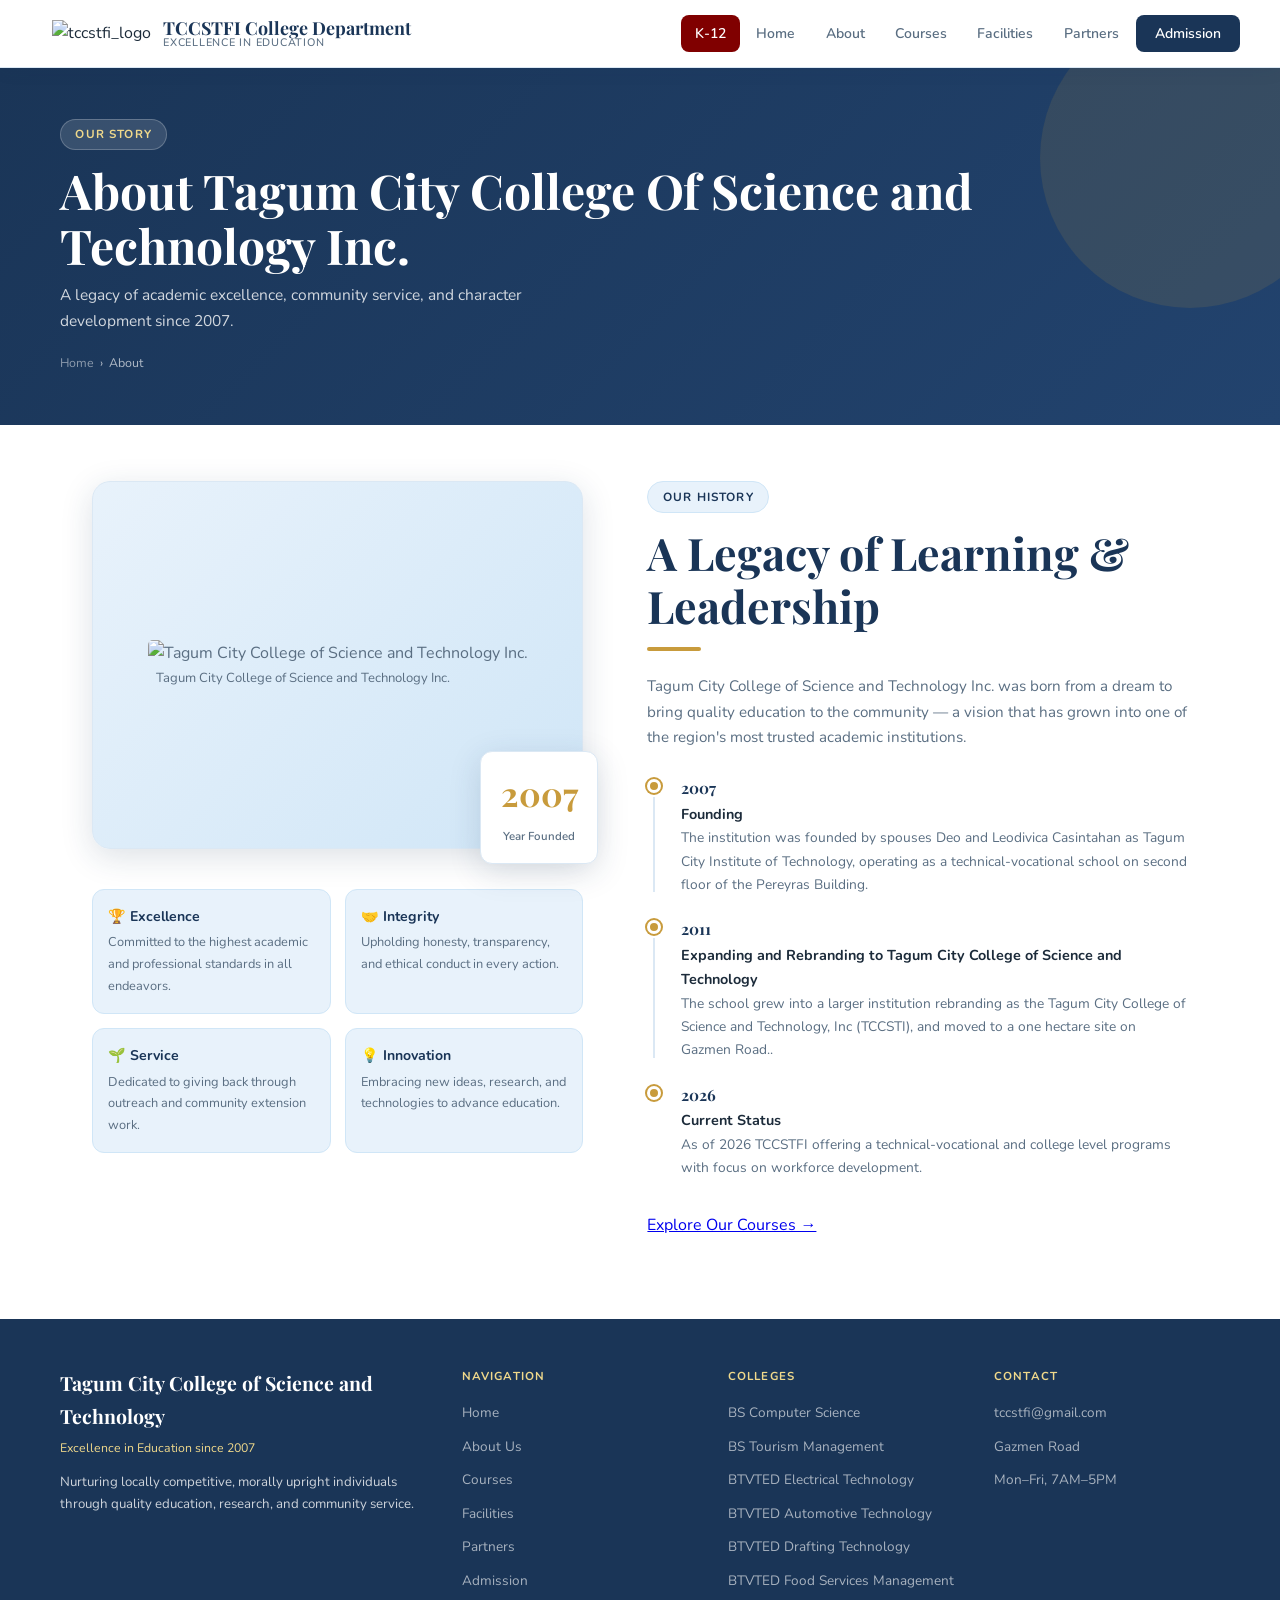
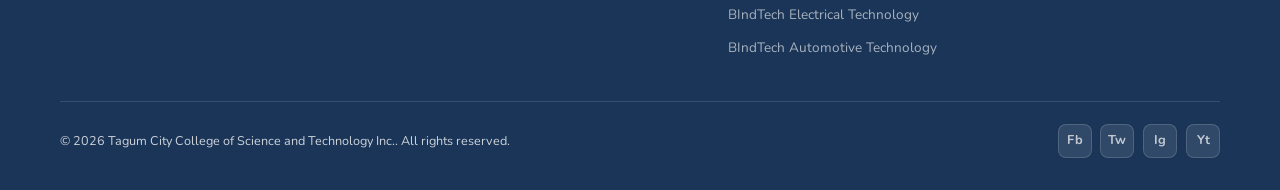
==== about.html @ 0c9d7600 "done" ====
<!DOCTYPE html>
<html lang="en">
    <head>
        <meta charset="UTF-8">
        <meta name="viewport" content="width=device-width, initial-scale=1.0">
        <title>TCCSTFI College - About</title>
        <link rel="icon" href="images/favicon.ico" type="image/x-icon">
        <link href="https://fonts.googleapis.com/css2?family=Playfair+Display:ital,wght@0,400;0,600;0,700;1,400&family=Nunito:wght@300;400;500;600;700&display=swap" rel="stylesheet"/>
        <link rel="stylesheet" href="style.css"/>
    </head>
    <body>
        <div id="navbar"></div>
        <div class="page" id="page-about">
            <div class="phero">
                <div class="phero-in">
                    <div class="phero-tag">Our Story</div>
                    <div class="phero-title">About Tagum City College Of Science and Technology Inc.</div>
                    <p class="phero-sub">A legacy of academic excellence, community service, and character development since 2007.</p>
                    <div class="breadcrumb"><a href="index.html">Home</a>
                        <span>›</span>
                        <span>About</span>
                    </div>
                </div>
            </div>
            <div class="wrap">
                <div class="ab-grid">
                    <div style="position:relative">
                        <div class="ab-frame">
                            <div class="ab-frame-in">
                                <img src="/Tccstfi-landing-page/images/tccstfi.png" alt="Tagum City College of Science and Technology Inc.">
                                <p>Tagum City College of Science and Technology Inc.</p>
                            </div>
                            <div class="ab-badge"><strong>2007</strong><span>Year Founded</span></div>
                        </div>
                        <div class="ab-vals">
                            <div class="avc">
                                <div class="avc-t">🏆 Excellence</div>
                                <div class="avc-d">Committed to the highest academic and professional standards in all endeavors.</div>
                            </div>
                            <div class="avc">
                                <div class="avc-t">🤝 Integrity</div>
                                <div class="avc-d">Upholding honesty, transparency, and ethical conduct in every action.</div>
                            </div>
                            <div class="avc">
                                <div class="avc-t">🌱 Service</div>
                                <div class="avc-d">Dedicated to giving back through outreach and community extension work.</div>
                            </div>
                            <div class="avc"><div class="avc-t">💡 Innovation</div>
                             <div class="avc-d">Embracing new ideas, research, and technologies to advance education.</div>
                            </div>
                        </div>
                    </div>
                    <div>
                        <div class="tag">Our History</div>
                        <h2 class="h1">A Legacy of Learning &amp; Leadership</h2>
                        <div class="bar"></div>
                        <p style="color:var(--muted);margin-bottom:1.5rem;font-size:.95rem">Tagum City College of Science and Technology Inc. was born from a dream to bring quality education to the community — a vision that has grown into one of the region's most trusted academic institutions.</p>
                        <div class="tl">
                            <div class="tli">
                                <div class="tll">
                                <div class="tld"></div>
                                <div class="tlln"></div>
                                </div>
                                <div>
                                <div class="tly">2007</div>
                                <div class="tlt">Founding</div>
                                <div class="tldesc">The institution was founded by spouses Deo and Leodivica Casintahan as Tagum City Institute of Technology, operating as a technical-vocational school on second floor of the Pereyras Building.</div>
                                </div>
                            </div>
                            <div class="tli">
                                <div class="tll">
                                <div class="tld"></div>
                                <div class="tlln"></div>
                                </div>
                                <div>
                                <div class="tly">2011</div>
                                <div class="tlt">Expanding and Rebranding to Tagum City College of Science and Technology</div>
                                <div class="tldesc">The school grew into a larger institution rebranding as the Tagum City College of Science and Technology, Inc (TCCSTI), and moved to a one hectare site on Gazmen Road..</div>
                                </div>
                            </div>
                            <div class="tli">
                                <div class="tll">
                                <div class="tld"></div>
                                <div class="tlln"></div>
                                </div>
                                <div>
                                <div class="tly">2026</div>
                                <div class="tlt">Current Status</div>
                                <div class="tldesc">As of 2026 TCCSTFI offering a technical-vocational and college level programs with focus on workforce development.</div>
                                </div>
                            </div>
                           <!-- -- <div class="tli"> 
                                <div class="tll">
                                <div class="tld"></div>
                                <div class="tlln"></div>
                                </div>
                                <div>
                                <div class="tly">2015</div>
                                <div class="tlt">Digital Transformation</div>
                                <div class="tldesc">Launched online learning platforms and formed 20+ corporate partnerships for OJT placements.</div>
                                </div>
                            </div>
                            <div class="tli">
                                <div class="tll">
                                    <div class="tld"></div>
                                </div>
                                <div>
                                    <div class="tly">2025</div>
                                    <div class="tlt">Today</div>
                                    <div class="tldesc">Over 4,200 students, 120+ faculty, 6 colleges, and 35+ industry partners — shaping the future every day gipamatak an ra naku ni  wala ko kabalo unsay ibutang.

                                    </div>
                                </div>
                            </div>-->
                        </div>
                        <div style="margin-top:2rem"><a href="courses.html"">Explore Our Courses →</a></div>
                    </div>
                </div>
            </div>
            <div id="footer"></div>
        </div>
        <script src="script.js"></script>
    </body>
</html>
---- style.css ----
*,*::before,*::after{box-sizing:border-box;margin:0;padding:0}
:root{
  --navy:#1a3557;
  --navy2:#22436e;
  --gold:#c89b3c;
  --gold-l:#f0d98b;
  --sky:#e8f2fb;
  --sky2:#d0e6f7;
  --cream:#faf8f4;
  --white:#ffffff;
  --text:#1c2b3a;
  --muted:#5a6e82;
  --border:#dbe8f4;
  --r:12px;--rl:18px;
  --sh:0 4px 24px rgba(26,53,87,.09);
  --shm:0 8px 32px rgba(26,53,87,.15);
}
html{
    font-size:16px;
}
body{
    font-family:'Nunito',sans-serif;
    background:var(--white);
    color:var(--text);line-height:1.7;
    overflow-x:hidden;
}

                                                                    /* NAV */

nav{
  position:fixed;
  top:0;
  left:0;
  right:0;
  z-index:999;
  height:68px;
  background:rgba(255,255,255,.97);
  backdrop-filter:blur(14px);
  border-bottom:1px solid var(--border);
  padding:0 2.5rem;
  display:flex;
  align-items:center;
  justify-content:space-between;
  box-shadow:0 2px 18px rgba(26,53,87,.07);
}
.logo{
    display:flex;
    align-items:center;
    gap:12px;
    cursor:pointer;
    text-decoration:none;
}
.tccstfi_logo{
    height: 42px;
    width: 42px;
}
.logo-text{
    font-family:'Playfair Display',serif;
    font-size:1.12rem;
    font-weight:700;
    color:var(--navy);
    line-height:1.1;
}
.logo-text small{
    display:block;
    font-family:'Nunito',sans-serif;
    font-size:.68rem;
    font-weight:500;color:var(--muted);
    letter-spacing:.07em;text-transform:uppercase;
}
.nav-links{
    display:flex;
    align-items:center;
    gap:.2rem;
}
.nav-links a{
    font-size:.875rem;
    font-weight:600;
    color:var(--muted);
    cursor:pointer;
    text-decoration:none;
    padding:.44rem .85rem;
    border-radius:8px;
    transition:color .2s,background .2s;
}
.nav-links a:hover,.nav-links a.active{
    color:var(--navy);
    background:var(--sky);
}
.nav-links a.cta{
    background:var(--navy)!important;
    color:#fff!important;
    padding:.44rem 1.2rem!important;
    border-radius:8px!important;
}
.nav-links a.cta:hover{
    background:var(--navy2)!important;
}
.nav-links a.cta.active{
    background:var(--navy2)!important;
}
.burger{
    display:none;
    flex-direction:column;
    gap:5px;
    cursor:pointer;
    padding:6px;
}
.burger span{
    display:block;
    width:24px;
    height:2px;
    background:var(--navy);
    border-radius:2px;
    transition:.3s;
}
.mob-nav{
    display:none;
    flex-direction:column;
    gap:.3rem;
    position:fixed;
    top:68px;
    left:0;
    right:0;
    z-index:998;
    background:var(--white);
    border-bottom:1px solid var(--border);
    padding:1rem 1.5rem 1.4rem;
    box-shadow:0 8px 24px rgba(26,53,87,.1);
}
.mob-nav.open{
    display:flex;
}
.mob-nav a{
    font-size:.95rem;
    font-weight:600;
    color:var(--muted);
    cursor:pointer;
    text-decoration:none;
    padding:.55rem .8rem;
    border-radius:8px;
    transition:.2s;
}
.mob-nav a:hover,.mob-nav a.active{
    background:var(--sky);color:var(--navy);
}
.mob-nav a.mcta{
    background:var(--navy);
    color:#fff!important;
    margin-top:.3rem;
}


                                                                /* PAGE SYSTEM */
.page{
    display:none;
    min-height:100vh;
    padding-top:68px;
}
.page.active{
    display:block;
    animation:fadeUp .38s ease forwards;
}
@keyframes fadeUp{
    from{
        opacity:0;
        transform:translateY(14px)
    }to{
        opacity:1;
        transform:translateY(0)
    }
}
.portfolio-btn {
    background-color: #800000;
    color: white !important;
    padding: 8px 15px;
    border-radius: 5px;
    text-decoration: none;
    transition: 0.3s;   
    display: inline-block;
}
.portfolio-btn:hover {
    background-color: #5a0000;
    transform: translateY(-2px);
}
                                                                /* SHARED */

.wrap{
    max-width:1160px;
    margin:0 auto;
    padding:3.5rem 2rem 5rem;
}
.tag{
    display:inline-block;
    background:var(--sky);
    color:var(--navy);
    font-size:.74rem;
    font-weight:700;
    letter-spacing:.1em;
    text-transform:uppercase;
    padding:.32rem .9rem;
    border-radius:20px;
    margin-bottom:.9rem;
    border:1px solid var(--sky2);
}
.h1{
    font-family:'Playfair Display',serif;
    font-size:clamp(1.9rem,3.5vw,2.9rem);
    font-weight:700;
    color:var(--navy);
    line-height:1.18;
    margin-bottom:.9rem;
}
.bar{
    width:54px;
    height:4px;
    background:var(--gold);
    border-radius:2px;
    margin:.5rem 0 1.4rem;
}
.btn{
    background:var(--navy);
    color:#fff;
    padding:.7rem 1.6rem;
    border-radius:10px;
    font-weight:700;
    font-size:.95rem;
    text-decoration:none;
    border:2px solid var(--navy);
    transition:.2s;
    display:inline-flex;
    align-items:center;
    gap:8px;cursor:pointer;
}
.btn:hover{
    background:var(--navy2);
    border-color:var(--navy2);
}
.btn-o{
    background:transparent;
    color:var(--navy);
    padding:.7rem 1.6rem;
    border-radius:10px;
    font-weight:700;
    font-size:.95rem;
    text-decoration:none;
    border:2px solid var(--navy);
    transition:.2s;
    display:inline-flex;
    align-items:center;
    gap:8px;cursor:pointer;
}
.btn-o:hover{
    background:var(--sky);
}
.card{
    background:var(--white);
    border:1px solid var(--border);
    border-radius:var(--rl);
    padding:1.6rem;
    box-shadow:var(--sh);
}

                                                            /* Page banner */

.phero{
    background:linear-gradient(135deg,var(--navy) 0%,var(--navy2) 100%);
    padding:3.2rem 2.5rem;
    color:#fff;
    position:relative;
    overflow:hidden;
}
.phero::after{
    content:'';
    position:absolute;
    right:-60px;
    top:-60px;
    width:300px;
    height:300px;
    border-radius:50%;
    background:rgba(200,155,60,.13);
    pointer-events:none;
}
.phero-in{
    max-width:1160px;
    margin:0 auto;
    position:relative;
    z-index:1;
}
.phero-tag{
    display:inline-block;
    background:rgba(255,255,255,.13);
    border:1px solid rgba(255,255,255,.22);
    color:var(--gold-l);
    font-size:.73rem;
    font-weight:700;
    letter-spacing:.1em;text-transform:uppercase;
    padding:.28rem .9rem;
    border-radius:20px;
    margin-bottom:.8rem;
}
.phero-title{
    font-family:'Playfair Display',serif;
    font-size:clamp(1.9rem,3.8vw,3rem);
    font-weight:700;line-height:1.14;
    margin-bottom:.6rem;
}
.phero-sub{
    font-size:.97rem;
    opacity:.8;
    max-width:540px;
}
.breadcrumb{
    display:flex;
    align-items:center;
    gap:6px;
    margin-top:1.1rem;
    font-size:.78rem;
    opacity:.65;
}
.breadcrumb a{
    color:rgba(255,255,255,.75);
    cursor:pointer;
    text-decoration:none;
}
.breadcrumb a:hover{
    color:#fff;
}

                                                                        /* ===== HOME ===== */

#page-home{
    background:#0d1f38;
}

.home-hero{
  min-height:100vh;
  background:linear-gradient(to bottom,rgba(10,24,50,.72) 0%,rgba(10,24,50,.5) 50%,rgba(10,24,50,.5) 100%),url(/Tccstfi-landing-page/images/tccstfi.png) center/cover no-repeat;
  display:flex;
  align-items:center;
  padding:100px 2.5rem 3rem;
}
.hhi{
    max-width:1160px;
    margin:0 auto;
    width:100%;
    display:grid;
    grid-template-columns:1fr 1fr;
    gap:3.5rem;
    align-items:center;
}
.home-live{
    display:inline-flex;
    align-items:center;
    gap:7px;
    background:rgba(255,255,255,.1);
    border:1px solid rgba(255,255,255,.2);
    border-radius:20px;
    padding:.3rem .95rem;
    font-size:.8rem;
    font-weight:600;
    color:#fff;
    margin-bottom:1.3rem;
}
.home-live::before{
    content:'';
    width:8px;
    height:8px;
    background:#4caf83;
    border-radius:50%;
    box-shadow:0 0 6px #4caf83;
}
.home-title{
    font-family:'Playfair Display',serif;
    font-size:clamp(2.4rem,4.8vw,4rem);
    font-weight:700;
    color:#fff;
    line-height:1.12;
    margin-bottom:1.3rem;
}
.home-title em{
    font-style:italic;
    color:var(--gold-l);
}
.home-desc{
    font-size:1.05rem;
    color:rgba(255,255,255,.8);
    margin-bottom:2rem;
    max-width:480px;
}
.home-btns{
    display:flex;
    gap:1rem;
    flex-wrap:wrap;
    margin-bottom:2.5rem;
}
.btn-white{
    background:#fff;
    color:var(--navy);
    padding:.7rem 1.6rem;
    border-radius:10px;
    font-weight:700;
    font-size:.95rem;
    text-decoration:none;
    border:2px solid #fff;
    transition:.2s;
    display:inline-flex;
    align-items:center;
    gap:8px;cursor:pointer;
}
.btn-white:hover{
    background:var(--gold-l);
    border-color:var(--gold-l);
}
.btn-ghost{
    background:transparent;
    color:#fff;
    padding:.7rem 1.6rem;
    border-radius:10px;
    font-weight:700;
    font-size:.95rem;
    text-decoration:none;
    border:2px solid rgba(255,255,255,.55);
    transition:.2s;
    display:inline-flex;
    align-items:center;
    gap:8px;cursor:pointer;
}
.btn-ghost:hover{
    background:rgba(255,255,255,.12);
    border-color:#fff;
}
.home-stats{
    display:flex;
    gap:2rem;
    flex-wrap:wrap;
}
.sti{
    text-align:center;
}
.stn{
    font-family:'Playfair Display',serif;
    font-size:2rem;
    font-weight:700;
    color:#fff;
}
.stl{
    font-size:.75rem;
    color:rgba(255,255,255,.65);
    font-weight:600;
    letter-spacing:.04em;
}
.vm-grid{
    display:grid;
    grid-template-columns:1fr 1fr;
    gap:.9rem;
}
.vm{
    background:rgba(255,255,255,.1);
    backdrop-filter:blur(10px);
    border:1px solid rgba(255,255,255,.18);
    border-radius:14px;
    padding:1.3rem;
    position:relative;
    max-height: 350px;
    overflow:auto;
    scrollbar-width:none;
    transition:.2s;
}
.vm:hover{
    background:rgba(255,255,255,.15);
}
.vm::before{
    content:'';
    position:absolute;
    top:0;
    left:0;
    right:0;
    height:3px;
}
.vm.v1::before{
    background:var(--gold-l);
}
.vm.v2::before{
    background:#4caf83;
}
.vm.v3::before{
    background:#5c9fe8;
}
.vm.v4::before{
    background:#d47de8;
    
}
.vm-ico{
    font-size:1.45rem;
    margin-bottom:.45rem;
}
.vm-lbl{
    font-size:.68rem;
    font-weight:700;
    letter-spacing:.1em;
    text-transform:uppercase;
    color:rgba(255,255,255,.55);
    margin-bottom:.3rem;
}
.vm-txt{
    font-family:'Times New Roman',serif;
    font-size:.94rem;
    color:#fff;
    font-style:bold;
    line-height:1.48;
    stroke: 0.5px #302525;
    stroke-width: 6px;
}
.carousel {
  height: 300px; 
  overflow: hidden;
  position: relative;
}

.carousel-inner {
  display: flex;
  flex-direction: column;
  /* The animation runs forever */
  animation: scrollUp 20s linear infinite;
}

/* Pause when the user hovers over the news */
.carousel-inner:hover {
  animation-play-state: paused;
}

@keyframes scrollUp {
  0% { 
    transform: translateY(0); 
  }
  100% { 
    /* This moves the container exactly 50% up, 
       which is the height of just the first set of items. */
    transform: translateY(-50%); 
  }
}

.home-updates{
    background:var(--white);
    padding:4rem 2.5rem;
}
.hu-in{
    max-width:1160px;
    margin:0 auto;
}
.hu-grid{
    display:grid;
    grid-template-columns:1.45fr 1fr;
    gap:2rem;
}
.ctitle{
    font-family:'Playfair Display',serif;
    font-size:1.1rem;
    color:var(--navy);
    font-weight:700;
    margin-bottom:1.2rem;
    display:flex;
    align-items:center;
    gap:8px;
}
.ctitle::after{
    content:'';
    flex:1;
    height:1px;
    background:var(--border);
}
.ni{
    display:flex;
    gap:12px;
    padding:.8rem 0;
    border-bottom:1px solid var(--border);
}
.ni:last-child{
    border-bottom:none;
    padding-bottom:0;
}
.nd{
    min-width:48px;
    text-align:center;
    background:var(--sky);
    border-radius:8px;
    padding:.4rem .3rem;
}
.nd-d{
    font-family:'Playfair Display',serif;
    font-size:1.3rem;
    font-weight:700;
    color:var(--navy);
    line-height:1;
}
.nd-m{
    font-size:.66rem;
    font-weight:700;
    color:var(--muted);
    text-transform:uppercase;
    letter-spacing:.05em;
}
.ntag{
    font-size:.68rem;
    font-weight:700;
    background:var(--sky);
    color:var(--navy);
    padding:.12rem .45rem;
    border-radius:4px;
    letter-spacing:.05em;
    text-transform:uppercase;
}
.nhead{
    font-weight:700;
    font-size:.88rem;
    color:var(--text);
    margin:.18rem 0 .1rem;
    line-height:1.3;
}
.nsnip{
    font-size:.8rem;
    color:var(--muted);
}
.ei{
    display:flex;
    align-items:flex-start;
    gap:10px;
    padding:.7rem 0;
    border-bottom:1px solid var(--border);
}
.ei:last-child{
    border-bottom:none;
}
.edot{
    width:10px;
    height:10px;
    border-radius:50%;
    flex-shrink:0;
    margin-top:6px;
}
.etit{
    font-weight:700;
    font-size:.88rem;
    color:var(--text);
}
.emeta{
    font-size:.77rem
    ;color:var(--muted);
}
.ustrip{
    margin-top:1rem;
    background:var(--sky);
    border:1px solid var(--sky2);
    border-radius:var(--r);
    padding:.85rem 1.1rem;
    display:flex;
    gap:10px;
    align-items:flex-start;
}
.ustrip strong{
    font-size:.87rem;
    color:var(--navy);
    display:block;
}
.ustrip span{
    font-size:.8rem;
    color:var(--muted);
}

                                                            /* ===== ABOUT ===== */

#page-about{
    background:var(--white);
}
.ab-grid{
    display:grid;
    grid-template-columns:1fr 1.1fr;
    gap:4rem;
    align-items:start;
}
.ab-frame{
    background:linear-gradient(135deg,var(--sky) 0%,var(--sky2) 100%);
    border-radius:var(--rl);
    aspect-ratio:4/3;
    display:flex;
    align-items:center;
    justify-content:center;
    border:1px solid var(--border);
    box-shadow:var(--shm);
    overflow:visible;
    position:relative;
}
.ab-frame-in{
    text-align:center;
    color:var(--muted);
}
.ab-frame-in img{
    width:100%;
    height:100%;
    object-fit: cover;
    object-position: center;
    border-radius: 5px;
}
.ab-frame-in p{
    font-size:.82rem;
    padding-right: 70px;
}
.ab-badge{
    position:absolute;
    bottom:-16px;
    right:-16px;
    background:var(--white);
    border:1px solid var(--border);
    border-radius:var(--r);
    padding:.85rem 1.2rem;
    box-shadow:var(--shm);
    text-align:center;
    min-width:118px;
}
.ab-badge strong{
    font-family:'Playfair Display',serif;
    font-size:2.1rem;
    color:var(--gold);
    display:block;
}
.ab-badge span{
    font-size:.72rem;
    color:var(--muted);
    font-weight:600;
}
.ab-vals{
    margin-top:2.5rem;
    display:grid;
    grid-template-columns:1fr 1fr;
    gap:.9rem;
}
.avc{
    background:var(--sky);
    border:1px solid var(--sky2);
    border-radius:var(--r);
    padding:.95rem;
}
.avc-t{
    font-weight:700;
    font-size:.88rem;
    color:var(--navy);
    margin-bottom:.2rem;
}
.avc-d{
    font-size:.8rem;
    color:var(--muted);
}
.tl{
    margin-top:1.4rem;
}
.tli{
    display:flex;
    gap:1.2rem;
    margin-bottom:1.25rem;
}
.tll{
    display:flex;
    flex-direction:column;
    align-items:center;
}
.tld{
    width:14px;
    height:14px;
    border-radius:50%;
    background:var(--gold);
    border:3px solid var(--white);
    box-shadow:0 0 0 2px var(--gold);
    flex-shrink:0;
    margin-top:4px;
}
.tlln{
    flex:1;
    width:2px;
    background:var(--border);
    margin:4px 0;
}
.tli:last-child .tlln{
    display:none;
}
.tly{
    font-family:'Playfair Display',serif;
    font-size:.97rem;
    font-weight:700;
    color:var(--navy);
    white-space:nowrap;
    min-width:50px;
}
.tlt{
    font-weight:700;
    color:var(--text);
    font-size:.9rem;
}
.tldesc{
    font-size:.86rem;
    color:var(--muted);
}

                                                                        /* ===== COURSES ===== */

#page-courses{
    background:var(--cream);
}
.cg{
    display:grid;
    grid-template-columns:repeat(3,1fr);
    gap:1.5rem;
}
.cc{
    background:var(--white);
    border:1px solid var(--border);
    border-radius:var(--rl);
    overflow:hidden;
    box-shadow:var(--sh);
    transition:transform .25s,box-shadow .25s;
    display:flex;
    flex-direction:column;;
    height: 300px;
}
.cc:hover{
    transform:translateY(-5px);
    box-shadow:var(--shm);
}
.cc-bar{
    height:5px;
}
.cc-bar.b1{
    background:linear-gradient(90deg,#4a90e2,#2c6abf);
}
.cc-bar.b2{
    background:linear-gradient(90deg,#4caf83,#2d8f60);
}
.cc-bar.b3{
    background:linear-gradient(90deg,#e2a43a,#c07c18);
}
.cc-bar.b4{
    background:linear-gradient(90deg,#e25a8a,#be3365);
}
.cc-bar.b5{
    background:linear-gradient(90deg,#8a5ae2,#6333c0);
}
.cc-bar.b6{
    background:linear-gradient(90deg,#2abfb0,#0f8c80);
}
.cc-head{
    padding:1.3rem 1.4rem .8rem;
    display:flex;
    align-items:flex-start;
    gap:12px;
}
.cc-ico{
    width:46px;
    height:46px
    ;border-radius:12px;
    display:flex;
    align-items:center;
    justify-content:center;
    font-size:1.35rem;
    flex-shrink:0;
}
.cc-ico i {
  font-size: 28px;
  color: #4f46e5;
}

.cc-ico i:hover {
  transform: scale(1.2);
  transition: 0.3s;
}
.cc-ico.i1{
    background:#dbeeff;
}
.cc-ico.i2{
    background:#d9f2e6;
}
.cc-ico.i3{
    background:#fdefd4;
}
.cc-ico.i4{
    background:#fde8ee;
}
.cc-ico.i5{
    background:#ede8ff;
}
.cc-ico.i6{
    background:#d6f4f0;
}
.cc-name{
    font-family:'Playfair Display',serif;
    font-size:1.07rem;
    font-weight:700;
    color:var(--navy);
    line-height:1.2;
}
.cc-lvl{
    font-size:.7rem;
    color:var(--muted);
    font-weight:600;
    letter-spacing:.05em;
    text-transform:uppercase;
    margin-top:3px;
}
.cc-desc{
    padding:0 1.4rem .85rem;
    font-size:.84rem;
    color:var(--muted);
    line-height:1.55;
}
.cc-slbl{
    font-size:.68rem;
    font-weight:700;
    color:var(--muted);
    text-transform:uppercase;
    letter-spacing:.08em;
    margin-bottom:.45rem;
    padding:0 1.4rem;
}
.cc-tags{
    display:flex;
    flex-wrap:wrap;
    gap:5px;
    padding:0 1.4rem 1.2rem;
}
.cc-tag{
    font-size:.74rem;
    font-weight:600;
    color:var(--navy);
    background:var(--sky);
    border:1px solid var(--sky2);
    padding:.2rem .58rem;
    border-radius:6px;
}
.cc-foot{
    padding:.85rem 1.4rem;
    border-top:1px solid var(--border);
    display:flex;
    justify-content:space-between;
    align-items:center;
    margin-top: auto;
}
.cc-dur{
    font-size:.77rem;
    color:var(--muted);
    
}
.cc-u{
    font-size:.77rem;
    font-weight:700;
    color:var(--navy);
}
.cc-btn{
    display:block;
    width:100%;
    margin-top:auto;
    padding:.75rem 1.4rem;
    background:var(--navy);
    color:white;
    border:none;
    border-radius:0 0 var(--r) var(--r);
    font-size:.85rem;
    font-weight:600;
    cursor:pointer;
    transition:background .2s;
}
.cc-btn:hover{
    background:var(--navy2);
}
.cc-bottom {
    margin-top: auto; /* pushes this whole section to bottom */
}

                                                            /* ===== FACILITIES ===== */

#page-facilities{
    background:var(--white);
}
.fac-banner{
    background:linear-gradient(135deg,var(--navy) 0%,#1d4a7a 100%);
    border-radius:var(--rl);
    padding:2.8rem;
    display:grid;
    grid-template-columns:1fr auto;
    gap:2rem;
    align-items:center;
    margin-bottom:2.5rem;
    color:#fff;
    text-align: center;
}
.fb-t{
    font-family:'Playfair Display',serif;
    font-size:1.8rem;
    font-weight:700;
    margin-bottom:.55rem;
}
.fb-s{
    font-size:.92rem;
    opacity:.8;
}
.fb-stats{
    display:flex;
    gap:1.1rem;
    flex-wrap:wrap;
}
.fbs{
    text-align:center;
    background:rgba(255,255,255,.1);
    border:1px solid rgba(255,255,255,.18);
    border-radius:var(--r);
    padding:.85rem 1.2rem;
    min-width:88px;
}
.fbs-n{
    font-family:'Playfair Display',serif;
    font-size:1.75rem;
    font-weight:700;
    color:var(--gold-l);
}
.fbs-l{
    font-size:.72rem;
    opacity:.75;
}
.fg{
    display:grid;
    grid-template-columns:repeat(4,1fr);
    gap:1.25rem;
}
.fc{
    background:var(--white);
    border:1px solid var(--border);
    border-radius:var(--rl);
    overflow:hidden;
    box-shadow:var(--sh);
    transition:transform .25s,box-shadow .25s;
}
.fc:hover{
    transform:translateY(-4px);
    box-shadow:var(--shm);
}
.fc-img{
    height:115px;
    overflow: hidden;
}
.fc-img img {
    width: 100%;
    height: 100%;
    object-fit: cover;
    display: block;
}
.fc-img.f1{
    background:linear-gradient(135deg,#dbeeff,#b8d4f5);
}
.fc-img.f2{
    background:linear-gradient(135deg,#d9f2e6,#aee8c8);
}
.fc-img.f3{
    background:linear-gradient(135deg,#fdefd4,#f5d898);
}
.fc-img.f4{
    background:linear-gradient(135deg,#fde8ee,#f5c2d4);
}
.fc-img.f5{
    background:linear-gradient(135deg,#ede8ff,#d4ccf5);
}
.fc-img.f6{
    background:linear-gradient(135deg,#d6f4f0,#a2e8e0);
}
.fc-img.f7{
    background:linear-gradient(135deg,#fff4d0,#ffe090);
}
.fc-img.f8{
    background:linear-gradient(135deg,#f0eeeb,#dbd9d4);
}
.fc-b{
    padding:1rem;
}
.fc-t{
    font-weight:700;
    font-size:.9rem;
    color:var(--navy);
    margin-bottom:.3rem;
}
.fc-d{
    font-size:.79rem;
    color:var(--muted);
    line-height:1.45;
}
.fc-badge{
    margin-top:.5rem;
    display:inline-block;
    font-size:.68rem;
    font-weight:700;
    color:var(--navy);
    background:var(--sky);
    border-radius:5px;
    padding:.17rem .5rem;
}

/* Modal Background */
.modal {
    display: none; 
    position: fixed;
    z-index: 1000;
    left: 0;
    top: 0;
    width: 100%;
    height: 100%;
    background-color: rgba(0, 0, 0, 0.7);
    backdrop-filter: blur(5px); 
    align-items: center;
    justify-content: center;
}
.modal-content {
    background-color: white;
    padding: 20px;
    border-radius: var(--rl);
    width: 90%;
    max-width: 500px;
    position: relative;
    animation: fadeIn 0.3s ease;
}
.modal-img {
    width: 100%;
    border-radius: 8px;
    margin-bottom: 15px;
}
.close-btn {
    position: absolute;
    right: 15px;
    top: 10px;
    font-size: 1.5rem;
    cursor: pointer;
}
@keyframes fadeIn {
    from { opacity: 0; transform: translateY(-20px); }
    to { opacity: 1; transform: translateY(0); }
}
                                                                        /* ===== PARTNERS ===== */

#page-partners{
    background:var(--cream);
}
.pg{
    display:grid;
    grid-template-columns:repeat(3,1fr);
    gap:1.5rem;
    margin-bottom:2rem;
}
.pc{
    background:var(--white);
    border:1px solid var(--border);
    border-radius:var(--rl);
    padding:1.6rem;
    box-shadow:var(--sh);
    display:flex;
    flex-direction:column;
    gap:.7rem;
    transition:transform .2s,box-shadow .2s;
}

.pc:hover {
    transform: translateY(-4px);
    box-shadow: var(--shm);

}


.plogo {
    width: 100%;
    height: 90px;
    border-radius: 10px;
    overflow: hidden;
    background: #f5f5f5;
    transition: height 0.4s ease;
}


.plogo img {
    width: 100%;
    height: 100%;
    object-fit: cover;
}


.pc:hover .plogo img {
    transform: scale(1);
}
.pc:hover .plogo {
    height: 300px; 
    position: relative;
}
.pn{
    font-family:'Playfair Display',serif;
    font-size:1.02rem;
    font-weight:700;
    color:var(--navy);
}
.pi{
    font-size:.69rem;
    font-weight:700;
    text-transform:uppercase;
    letter-spacing:.08em;
    color:var(--muted);
    background:var(--sky);
    border-radius:5px;
    padding:.17rem .55rem;
    display:inline-block;
    width:fit-content;
}
.pd{
    font-size:.83rem;
    color:var(--muted);
    line-height:1.55;
}
.ps{
    font-size:.76rem;
    color:var(--gold);
    font-weight:700;
}
.pcta{
    text-align:center;
    background:var(--white);
    border:1px solid var(--border);
    border-radius:var(--rl);
    padding:2rem;
    box-shadow:var(--sh);
}
.pcta p{
    font-size:.95rem;
    color:var(--muted);
    margin-bottom:.8rem;
}
.pcta strong{
    color:var(--navy);
}

                                                            /* ===== ADMISSION ===== */

#page-admission{
    background:var(--white);
}
.adm-top{
    background:linear-gradient(135deg,var(--sky) 0%,#fff8e8 100%);
    border:1px solid var(--border);
    border-radius:var(--rl);
    padding:2.8rem;
    margin-bottom:2rem;
    display:grid;
    grid-template-columns:1fr 1fr;
    gap:2.5rem;
    align-items:start;
}
.adm-t{
    font-family:'Playfair Display',serif;
    font-size:1.8rem;
    font-weight:700;
    color:var(--navy);
    line-height:1.2;
    margin-bottom:.8rem;
}
.adm-d{
    font-size:.93rem;
    color:var(--muted);
    margin-bottom:1.3rem;
}
.adm-rl{
    font-weight:700;
    font-size:.82rem;
    color:var(--navy);
    text-transform:uppercase;
    letter-spacing:.07em;
    margin-bottom:.65rem;
}
.adm-list{
    list-style:none;
    display:flex;
    flex-direction:column;
    gap:.48rem
}
.adm-list li{
    display:flex;
    align-items:center;
    gap:9px;
    font-size:.87rem;
    color:var(--text);
}
.adm-list li::before{
    content:'';
    width:7px;
    height:7px;
    border-radius:50%;
    background:var(--gold);
    flex-shrink:0;
}
.adm-steps{
    display:flex;
    flex-direction:column;
    gap:.7rem;
}
.adm-step{
    background:var(--white);
    border:1px solid var(--border);
    border-radius:var(--r);
    padding:.88rem 1.1rem;
    display:flex;
    gap:.9rem;
    align-items:flex-start;
    box-shadow:var(--sh);
}
.adm-sn{
    min-width:32px;
    height:32px;
    background:var(--navy);
    color:#fff;
    border-radius:8px;
    display:flex;
    align-items:center;
    justify-content:center;
    font-size:.8rem;
    font-weight:700;
    flex-shrink:0;
}
.adm-st{
    font-weight:700;
    font-size:.9rem;
    color:var(--navy);
}
.adm-sd{
    font-size:.8rem;
    color:var(--muted);
}
.adm-mid{
    display:grid;
    grid-template-columns:1fr 1fr;
    gap:1.5rem;
    margin-bottom:1.5rem;
}
.adm-cc{
    background:var(--white);
    border:1px solid var(--border);
    border-radius:var(--rl);
    padding:1.6rem;
    box-shadow:var(--sh);
}
.adm-ct{
    font-family:'Playfair Display',serif;
    font-size:1.08rem;
    color:var(--navy);
    font-weight:700;
    margin-bottom:.95rem;
}
.crow{
    display:flex;
    gap:12px;
    align-items:flex-start;
    padding:.58rem 0;
    border-bottom:1px solid var(--border);
}
.crow:last-child{
    border-bottom:none;
}
.cico{
    width:34px;
    height:34px;
    border-radius:8px;
    background:var(--sky);
    display:flex;
    align-items:center;
    justify-content:center;
    flex-shrink:0;
    font-size:.95rem;
}
.clbl{
    font-size:.7rem;
    color:var(--muted);
    font-weight:600;
    text-transform:uppercase;
    letter-spacing:.05em;
}
.cval{
    font-size:.88rem;
    color:var(--text);
    font-weight:600;
}
.cval a{
    color:var(--navy);
    text-decoration:none;
}
.cval a:hover{
    color:var(--gold);
    text-decoration:underline;
}
.adm-mc{
    background:var(--white);
    border:1px solid var(--border);
    border-radius:var(--rl);
    overflow:hidden;
    box-shadow:var(--sh);
}
.mhead{
    padding:.88rem 1.3rem;
    border-bottom:1px solid var(--border);
    display:flex;
    align-items:center;
    gap:8px;
}
.mhead strong{
    font-size:.9rem;
    color:var(--navy);
}
.mhead span{
    font-size:.77rem;
    color:var(--muted);
}
.mframe{
    width:100%;
    height:285px;
    border:none;
    display:block;
}
.adm-dates{
    background:var(--cream);
    border:1px solid var(--border);
    border-radius:var(--rl);
    padding:1.6rem;
    box-shadow:var(--sh);
}
.adm-dt{
    font-family:'Playfair Display',serif;
    font-size:1.08rem;
    color:var(--navy);
    font-weight:700;
    margin-bottom:1rem;
}
.dg{
    display:grid;
    grid-template-columns:repeat(6,1fr);
    gap:.9rem;
}
.di{
    text-align:center;
    background:var(--white);
    border:1px solid var(--border);
    border-radius:var(--r);
    padding:.9rem .5rem;
}
.dl{
    font-size:.67rem;
    font-weight:700;
    color:var(--muted);
    text-transform:uppercase;
    letter-spacing:.06em;
    margin-bottom:.32rem;
}
.dv{
    font-family:'Playfair Display',serif;
    font-size:.97rem;
    font-weight:700;
    color:var(--navy);
    line-height:1.2;
}
.dn{
    font-size:.68rem;
    color:var(--gold);
    font-weight:700;
    margin-top:.18rem;
}

                                                                        /* FOOTER */

footer{
    background:var(--navy);
    color:rgba(255,255,255,.78);
    padding:3rem 2.5rem 2rem;
}
.fi{
    max-width:1160px;
    margin:0 auto;
}
.fgrid{
    display:grid;
    grid-template-columns:1.6fr 1fr 1fr 1fr;
    gap:2.5rem;
    margin-bottom:2.5rem;
}
.fn{
    font-family:'Playfair Display',serif;
    font-size:1.22rem;
    color:#fff;
    font-weight:700;
    margin-bottom:.3rem;
}
.ftag{
    font-size:.77rem;
    color:var(--gold-l);
    margin-bottom:.75rem;
}
.fdesc{
    font-size:.83rem;
    line-height:1.7;
}
.fct{
    font-size:.72rem;
    font-weight:700;
    text-transform:uppercase;
    letter-spacing:.1em;
    color:var(--gold-l);
    margin-bottom:.8rem;
}
.fl{
    list-style:none;
    display:flex;
    flex-direction:column;
    gap:.4rem;
}
.fl a{
    font-size:.85rem;
    color:rgba(255,255,255,.62);
    text-decoration:none;
    transition:color .2s;
    cursor:pointer;
}
.fl a:hover{
    color:#fff;
}
.fbot{
    border-top:1px solid rgba(255,255,255,.12);
    padding-top:1.35rem;
    display:flex;
    justify-content:space-between;
    align-items:center;
    flex-wrap:wrap;
    gap:1rem;
}
.fcopy{
    font-size:.79rem;
}
.fsoc{
    display:flex;
    gap:.55rem;
}
.sbtn{
    width:34px;
    height:34px;
    border-radius:8px;
    background:rgba(255,255,255,.1);
    border:1px solid rgba(255,255,255,.15);
    display:flex;
    align-items:center;
    justify-content:center;
    color:rgba(255,255,255,.7);
    text-decoration:none;
    font-size:.8rem;
    font-weight:700;
    transition:background .2s;
}
.sbtn:hover{
    background:rgba(255,255,255,.2);
}


                                                                /* RESPONSIVE */

@media(max-width:1024px){
    .hhi{
        grid-template-columns:1fr;
        gap:2.5rem;
    }
    .ab-grid{
        grid-template-columns:1fr;
    }
    .cg{
        grid-template-columns:1fr 1fr;
    }
    .fg{
        grid-template-columns:1fr 1fr;
    }
    .fac-banner{
        grid-template-columns:1fr;
    }
    .dg{
        grid-template-columns:repeat(3,1fr);
    }
}
@media(max-width:768px){
    nav{
        padding:0 1.2rem;
    }
    .nav-links{
        display:none;
    }
    .burger{
        display:flex;
    }
    .pg{
        grid-template-columns:1fr 1fr;
    }
    .adm-top,.adm-mid{
        grid-template-columns:1fr;
    }
    .fgrid{
        grid-template-columns:1fr 1fr;
    }
    .vm-grid{
        grid-template-columns:1fr 1fr;
    }
    .hu-grid{
        grid-template-columns:1fr;
    }
    .ab-vals{
        grid-template-columns:1fr 1fr;
    }
    .dg{
        grid-template-columns:repeat(2,1fr);
    }
}
@media(max-width:540px){
    .wrap{
        padding:2rem 1.2rem 3.5rem;
    }
    .phero{
        padding:2.2rem 1.2rem;
    }
    .cg,.pg{
        grid-template-columns:1fr;
    }
    .fg{
        grid-template-columns:1fr 1fr;
    }
    .fgrid{
        grid-template-columns:1fr;
    }
    .ab-vals,.vm-grid{
        grid-template-columns:1fr;
    }
    .home-hero{
        padding:88px 1.2rem 2.5rem;
    }
    .home-title{
        font-size:2.3rem;
    }
    .dg{
        grid-template-columns:1fr 1fr;
    }
}

@keyframes entranceEffect{
    0%{
        opacity: 0;
        transform:translateX(-50px) scale(0.8);
    }
    100%{
        opacity: 1;
        transform:translateX(100px) scale(1)
    }
}
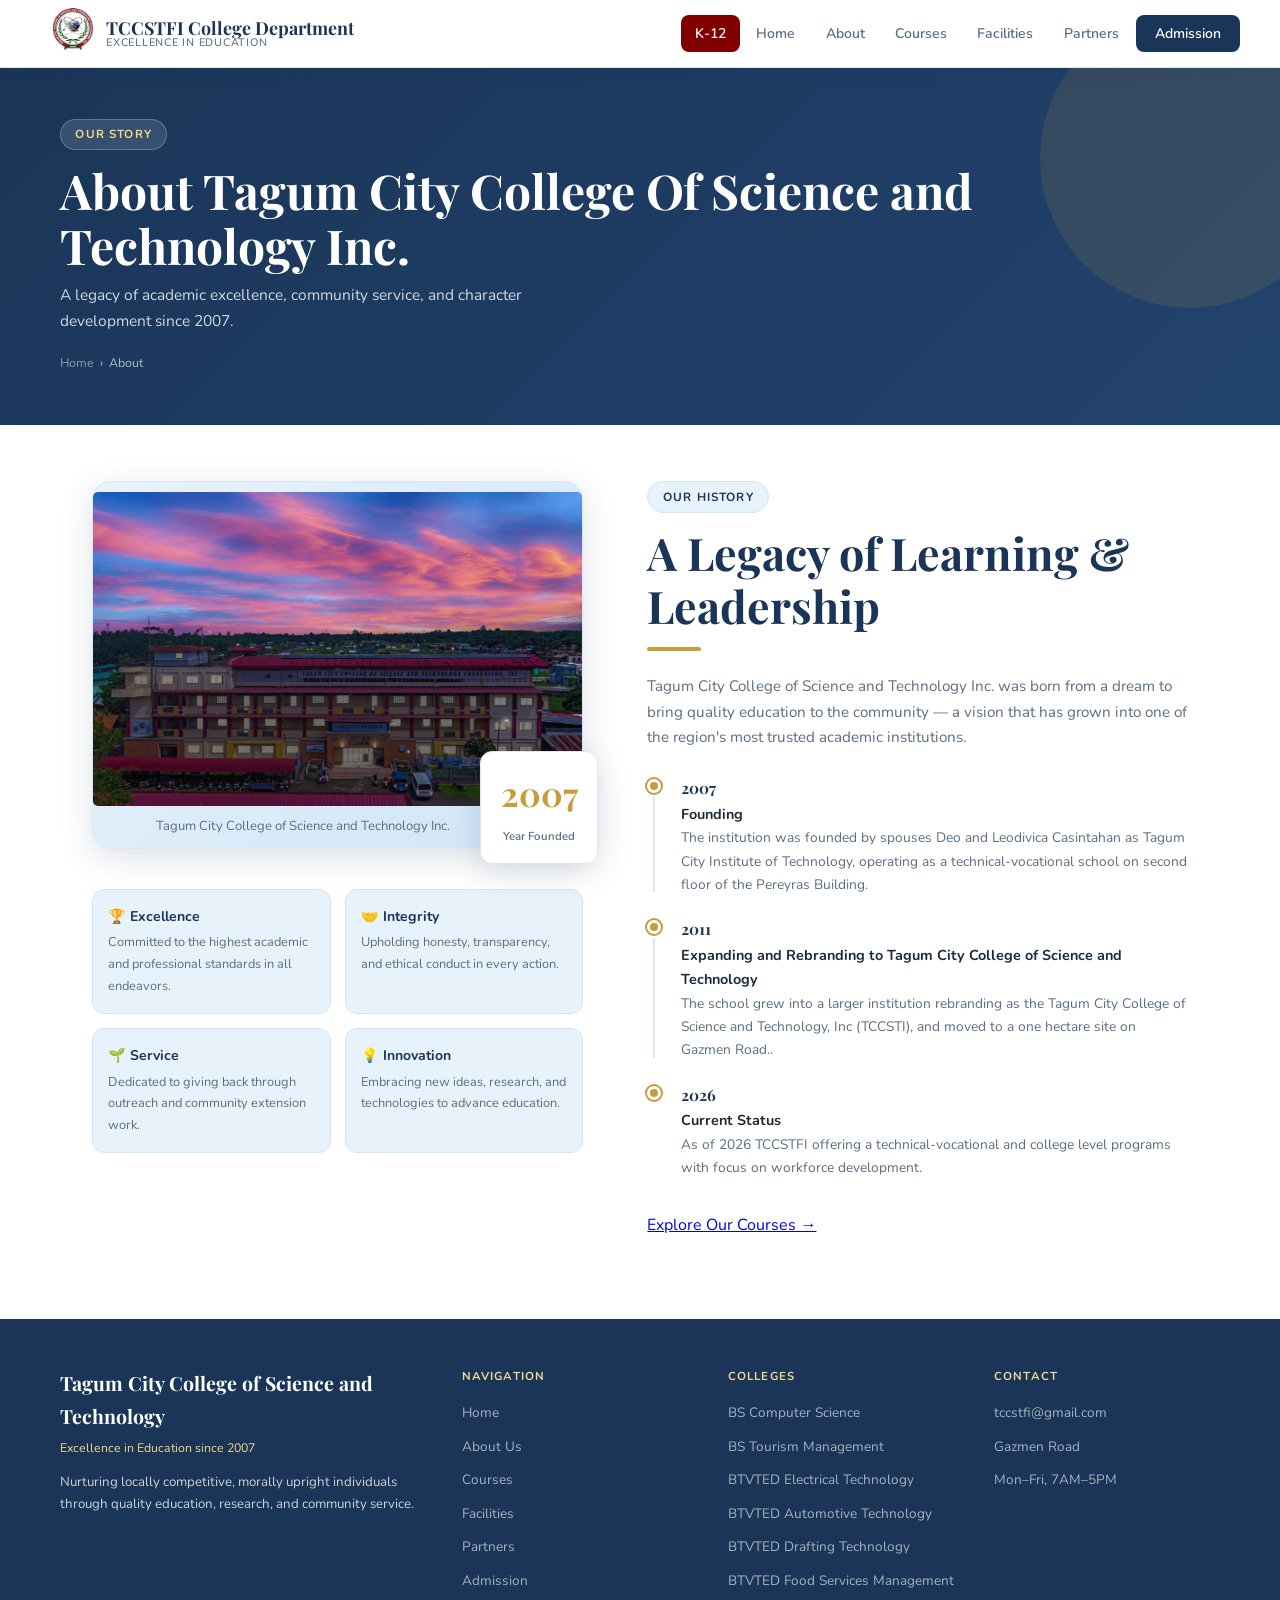
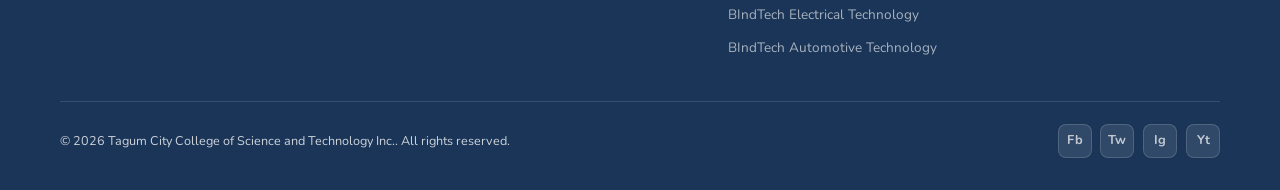
==== commit 7e974897: "Update about.html" ====
--- a/about.html
+++ b/about.html
@@ -4,7 +4,7 @@
         <meta charset="UTF-8">
         <meta name="viewport" content="width=device-width, initial-scale=1.0">
         <title>TCCSTFI College - About</title>
-        <link rel="icon" href="images/favicon.ico" type="image/x-icon">
+        <link rel="icon" href="./images/favicon.ico" type="image/x-icon">
         <link href="https://fonts.googleapis.com/css2?family=Playfair+Display:ital,wght@0,400;0,600;0,700;1,400&family=Nunito:wght@300;400;500;600;700&display=swap" rel="stylesheet"/>
         <link rel="stylesheet" href="style.css"/>
     </head>
@@ -27,7 +27,7 @@
                     <div style="position:relative">
                         <div class="ab-frame">
                             <div class="ab-frame-in">
-                                <img src="/Tccstfi-landing-page/images/tccstfi.png" alt="Tagum City College of Science and Technology Inc.">
+                                <img src="./images/tccstfi.png" alt="Tagum City College of Science and Technology Inc.">
                                 <p>Tagum City College of Science and Technology Inc.</p>
                             </div>
                             <div class="ab-badge"><strong>2007</strong><span>Year Founded</span></div>
@@ -121,4 +121,4 @@
         </div>
         <script src="script.js"></script>
     </body>
-</html>+</html>
